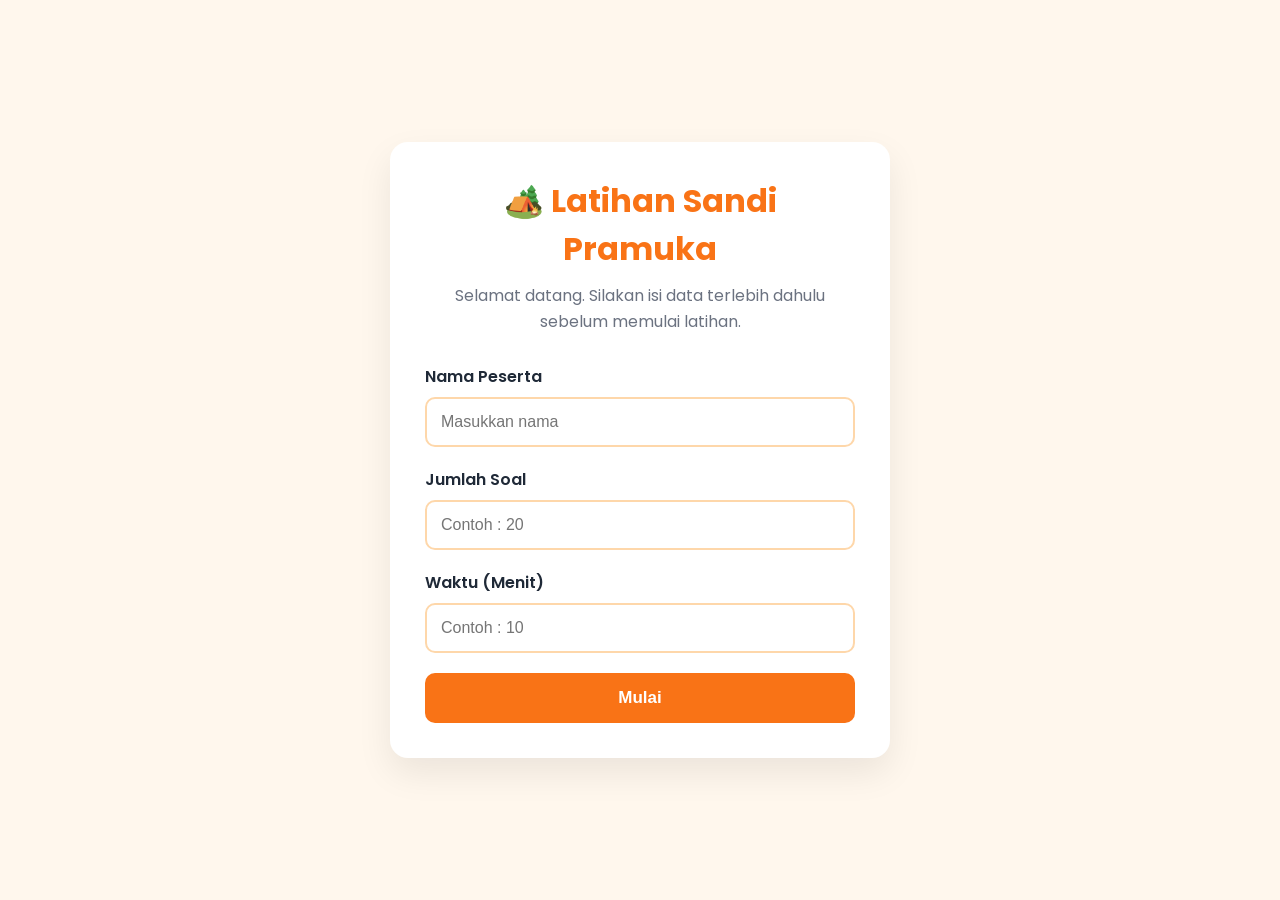
==== index.html @ 63930960 "Upload website" ====
<!DOCTYPE html>
<html lang="id">
<head>
    <meta charset="UTF-8">
    <meta name="viewport" content="width=device-width, initial-scale=1.0">

    <title>Latihan Sandi Pramuka</title>

    <!-- Google Font -->
    <link href="https://fonts.googleapis.com/css2?family=Poppins:wght@300;400;500;600;700&display=swap" rel="stylesheet">

    <!-- CSS -->
    <link rel="stylesheet" href="assets/css/style.css">
    <link rel="stylesheet" href="assets/css/home.css">
</head>
<body>

    <div class="container">

        <div class="card">

            <h1>🏕️ Latihan Sandi Pramuka</h1>

            <p>
                Selamat datang.
                Silakan isi data terlebih dahulu sebelum memulai latihan.
            </p>

            <form>

                <div class="form-group">

                    <label>Nama Peserta</label>

                    <input
                        type="text"
                        id="nama"
                        placeholder="Masukkan nama">

                </div>

                <div class="form-group">

                    <label>Jumlah Soal</label>

                    <input
                        type="number"
                        id="jumlah"
                        placeholder="Contoh : 20">

                </div>

                <div class="form-group">

                    <label>Waktu (Menit)</label>

                    <input
                        type="number"
                        id="waktu"
                        placeholder="Contoh : 10">

                </div>

                <button type="button" id="mulai">
                    Mulai
                </button>

            </form>

        </div>

    </div>
<script src="assets/js/app.js"></script>
</body>
</html>
---- assets/css/style.css ----
/* ===========================
   RESET
=========================== */

*{
    margin:0;
    padding:0;
    box-sizing:border-box;
}

/* ===========================
   BODY
=========================== */

body{
    font-family:'Poppins',sans-serif;
    background:#FFF7ED;
    color:#1F2937;
}

/* ===========================
   CONTAINER
=========================== */

.container{
    width:100%;
    min-height:100vh;

    display:flex;
    justify-content:center;
    align-items:center;

    padding:20px;
}

/* ===========================
   CARD
=========================== */

.card{
    width:100%;
    max-width:500px;

    background:#FFFFFF;

    border-radius:18px;

    padding:35px;

    box-shadow:0 15px 35px rgba(0,0,0,.08);
}

/* ===========================
   TITLE
=========================== */

.card h1{
    text-align:center;
    color:#F97316;
    margin-bottom:10px;
}

.card p{
    text-align:center;
    color:#6B7280;
    margin-bottom:30px;
    line-height:1.6;
}

/* ===========================
   FORM
=========================== */

.form-group{
    margin-bottom:20px;
}

.form-group label{
    display:block;
    margin-bottom:8px;
    font-weight:600;
}

.form-group input{

    width:100%;

    padding:14px;

    border:2px solid #FED7AA;

    border-radius:10px;

    font-size:16px;

    transition:.3s;
}

.form-group input:focus{

    outline:none;

    border-color:#F97316;

    box-shadow:0 0 8px rgba(249,115,22,.25);

}

/* ===========================
   BUTTON
=========================== */

button{

    width:100%;

    padding:15px;

    border:none;

    border-radius:10px;

    background:#F97316;

    color:white;

    font-size:17px;

    font-weight:600;

    cursor:pointer;

    transition:.3s;

}

button:hover{

    background:#EA580C;

    transform:translateY(-2px);

}

/* ===========================
   RESPONSIVE
=========================== */

@media(max-width:600px){

    .card{

        padding:25px;

    }

    .card h1{

        font-size:26px;

    }

}
---- assets/css/home.css ----
/* ===========================
   HOME PAGE
=========================== */

/* Kosong dulu.
   Nanti jika ada logo, animasi,
   atau background khusus,
   tambahkan di sini. */
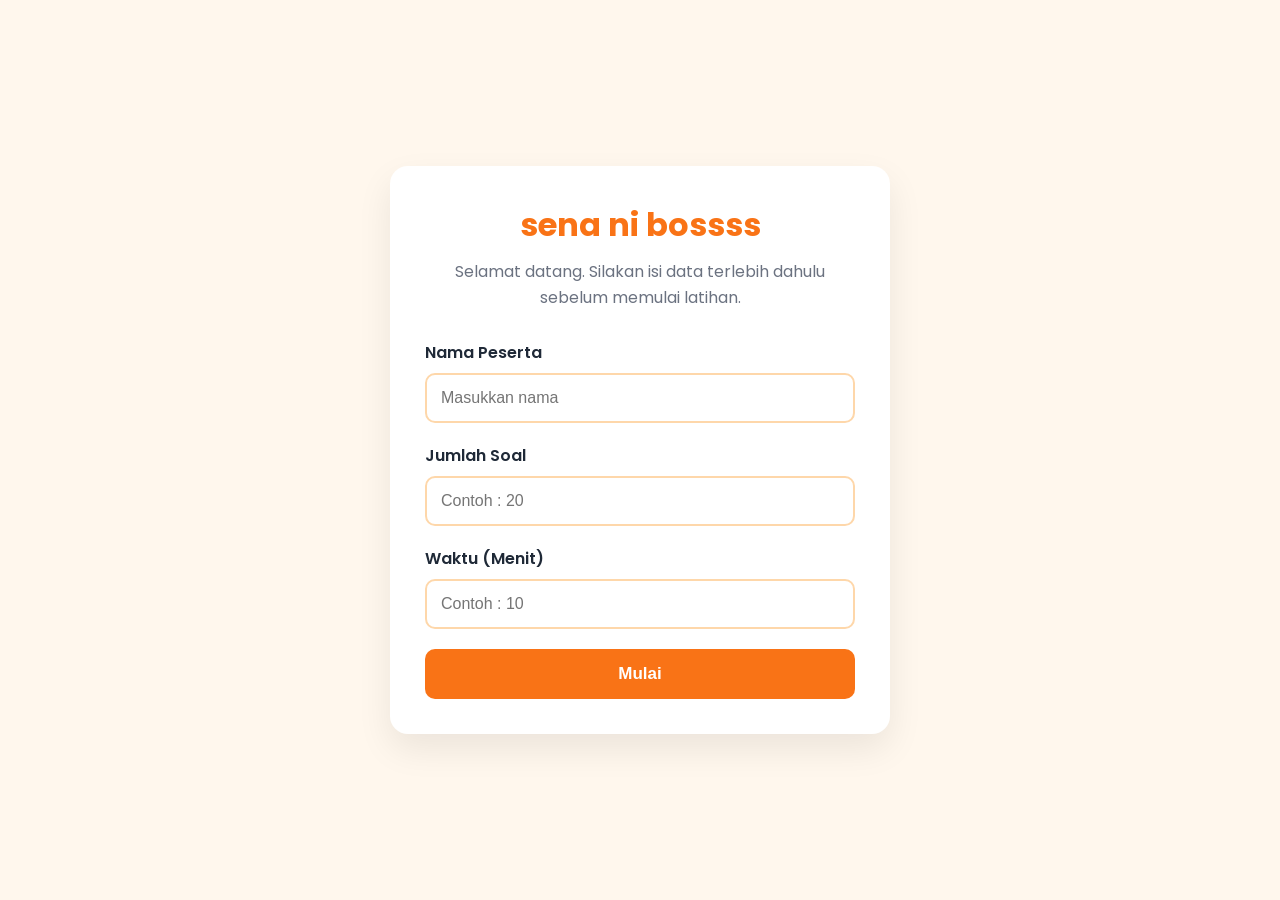
==== commit da9f0ecd: "Penambahan kata" ====
--- a/index.html
+++ b/index.html
@@ -19,7 +19,7 @@
 
         <div class="card">
 
-            <h1>🏕️ Latihan Sandi Pramuka</h1>
+            <h1>sena ni bossss</h1>
 
             <p>
                 Selamat datang.
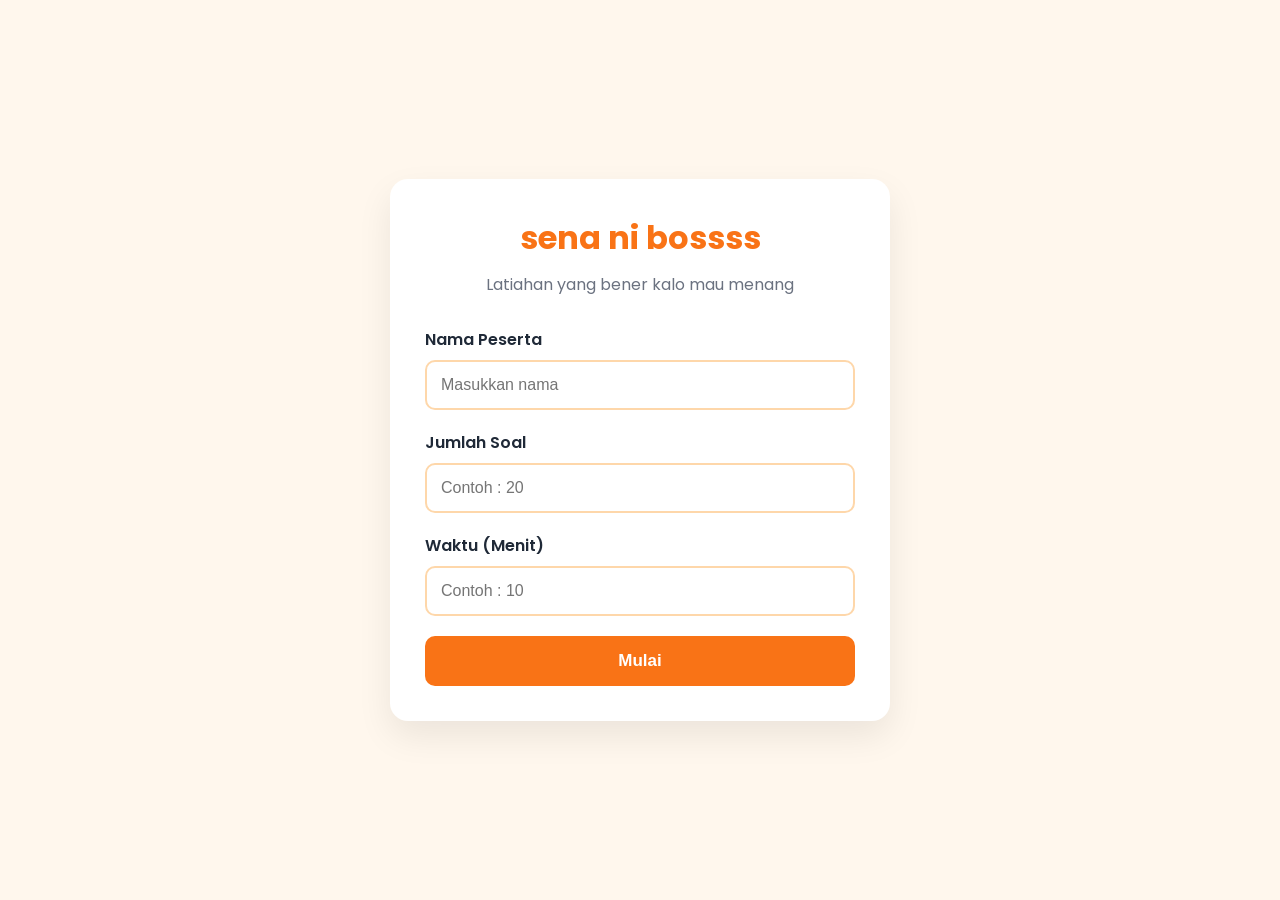
==== commit 45288e20: "perubahan tampilan" ====
--- a/index.html
+++ b/index.html
@@ -22,8 +22,8 @@
             <h1>sena ni bossss</h1>
 
             <p>
-                Selamat datang.
-                Silakan isi data terlebih dahulu sebelum memulai latihan.
+                Latiahan yang bener 
+                kalo mau menang
             </p>
 
             <form>
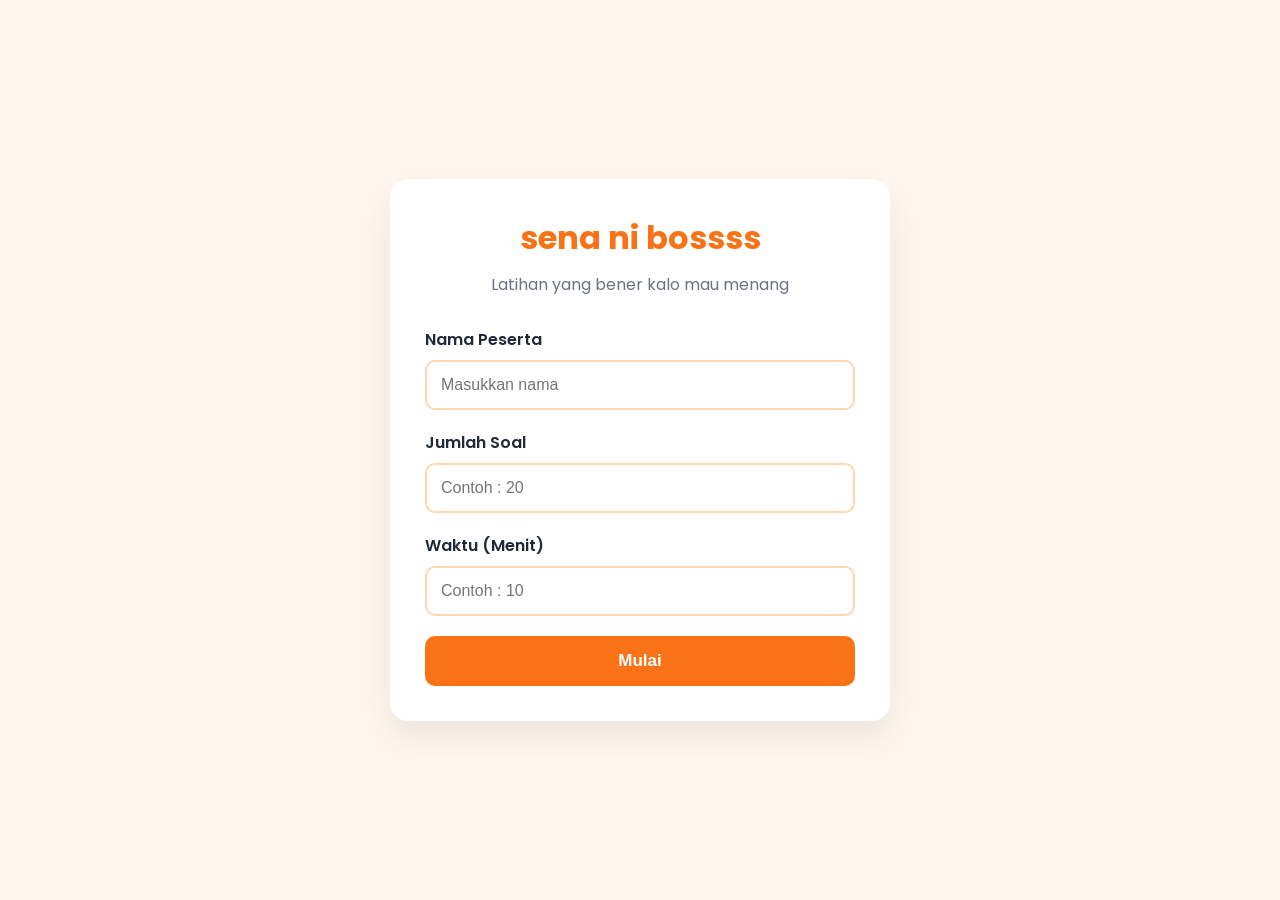
==== commit 60ff5c42: "perubahan dikit" ====
--- a/index.html
+++ b/index.html
@@ -22,7 +22,7 @@
             <h1>sena ni bossss</h1>
 
             <p>
-                Latiahan yang bener 
+                Latihan yang bener 
                 kalo mau menang
             </p>
 
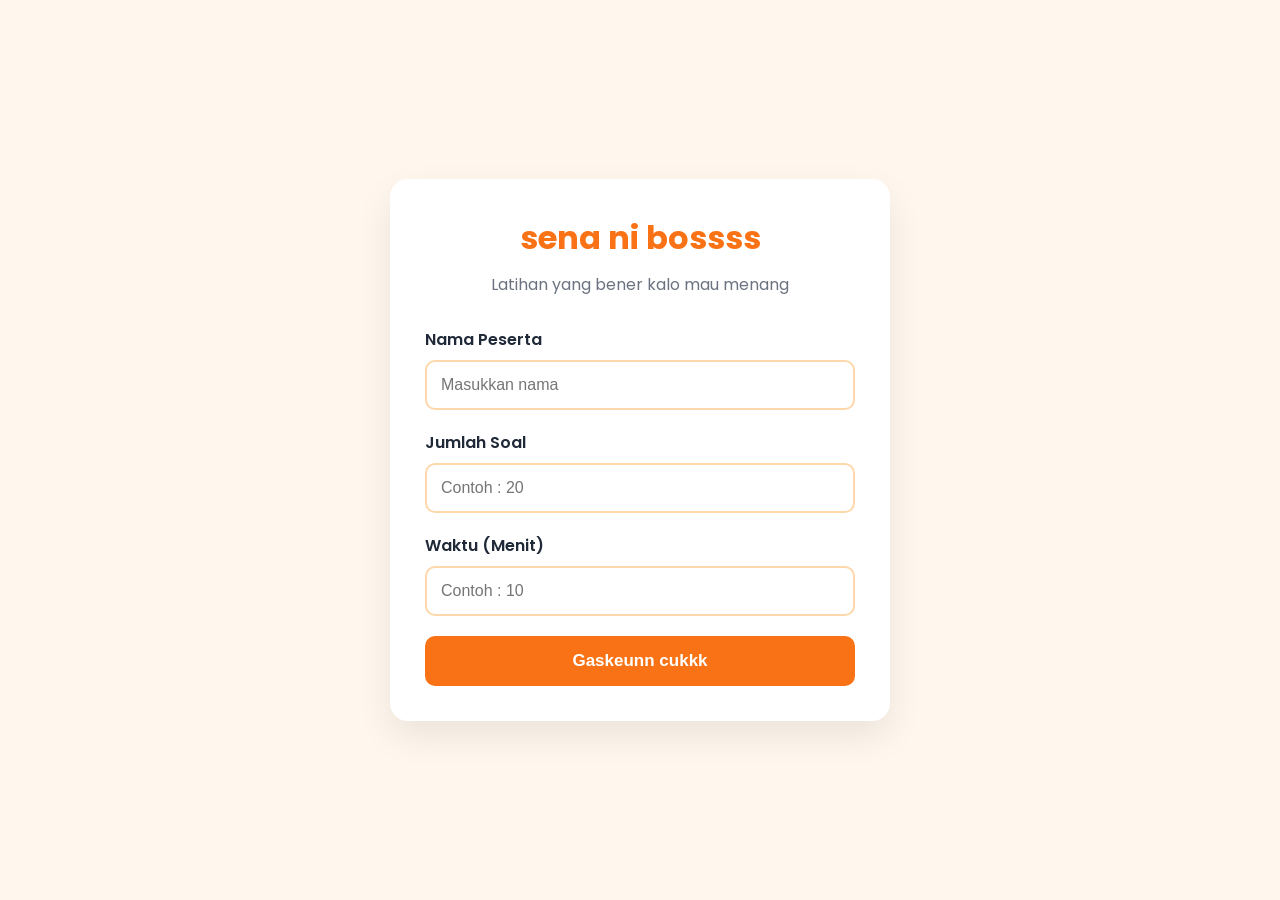
==== commit a56fa8dc: "perubahan lagi" ====
--- a/index.html
+++ b/index.html
@@ -62,7 +62,7 @@
                 </div>
 
                 <button type="button" id="mulai">
-                    Mulai
+                    Gaskeunn cukkk
                 </button>
 
             </form>
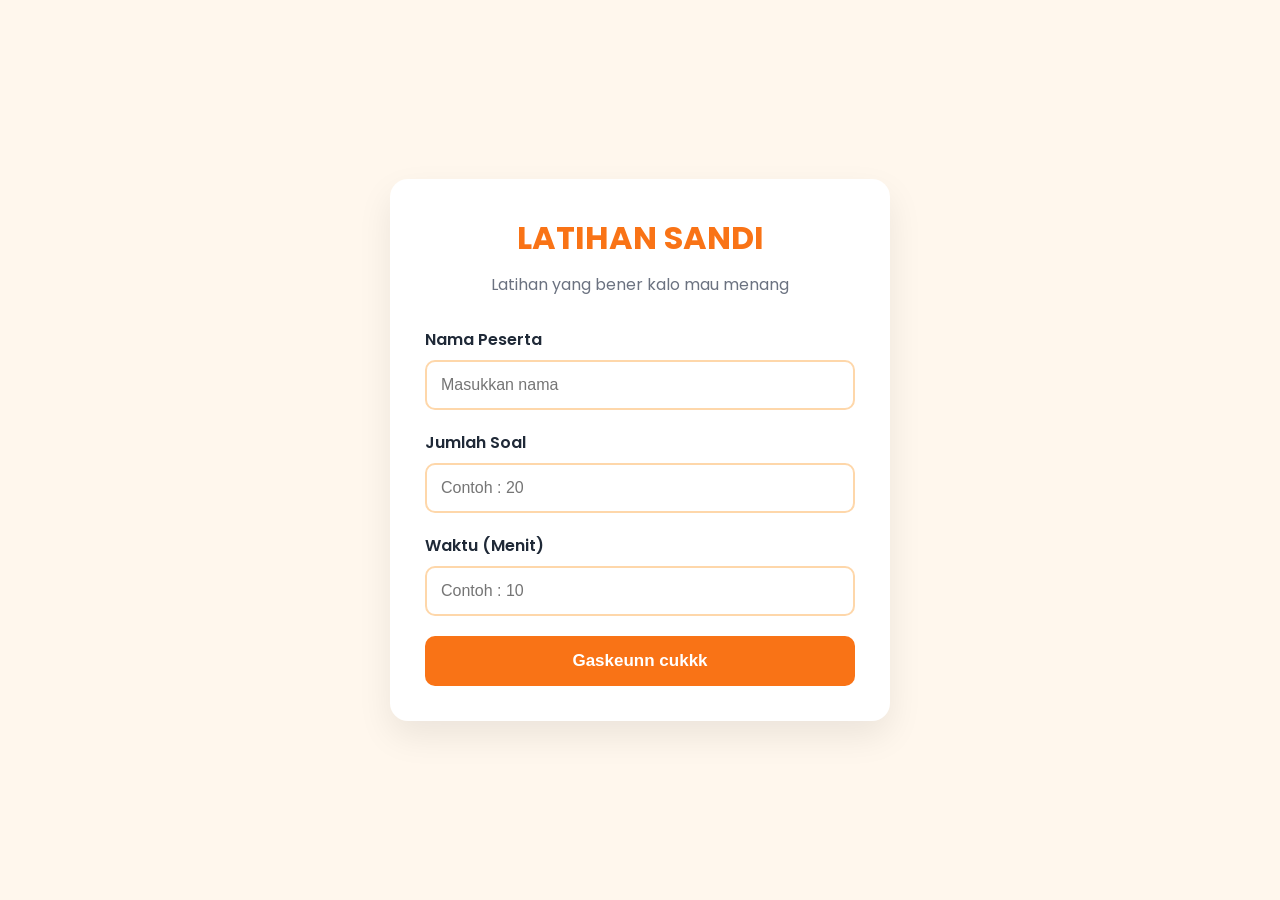
==== commit b1200fa3: "perubahan lagi2" ====
--- a/index.html
+++ b/index.html
@@ -19,7 +19,7 @@
 
         <div class="card">
 
-            <h1>sena ni bossss</h1>
+            <h1>LATIHAN SANDI</h1>
 
             <p>
                 Latihan yang bener 
